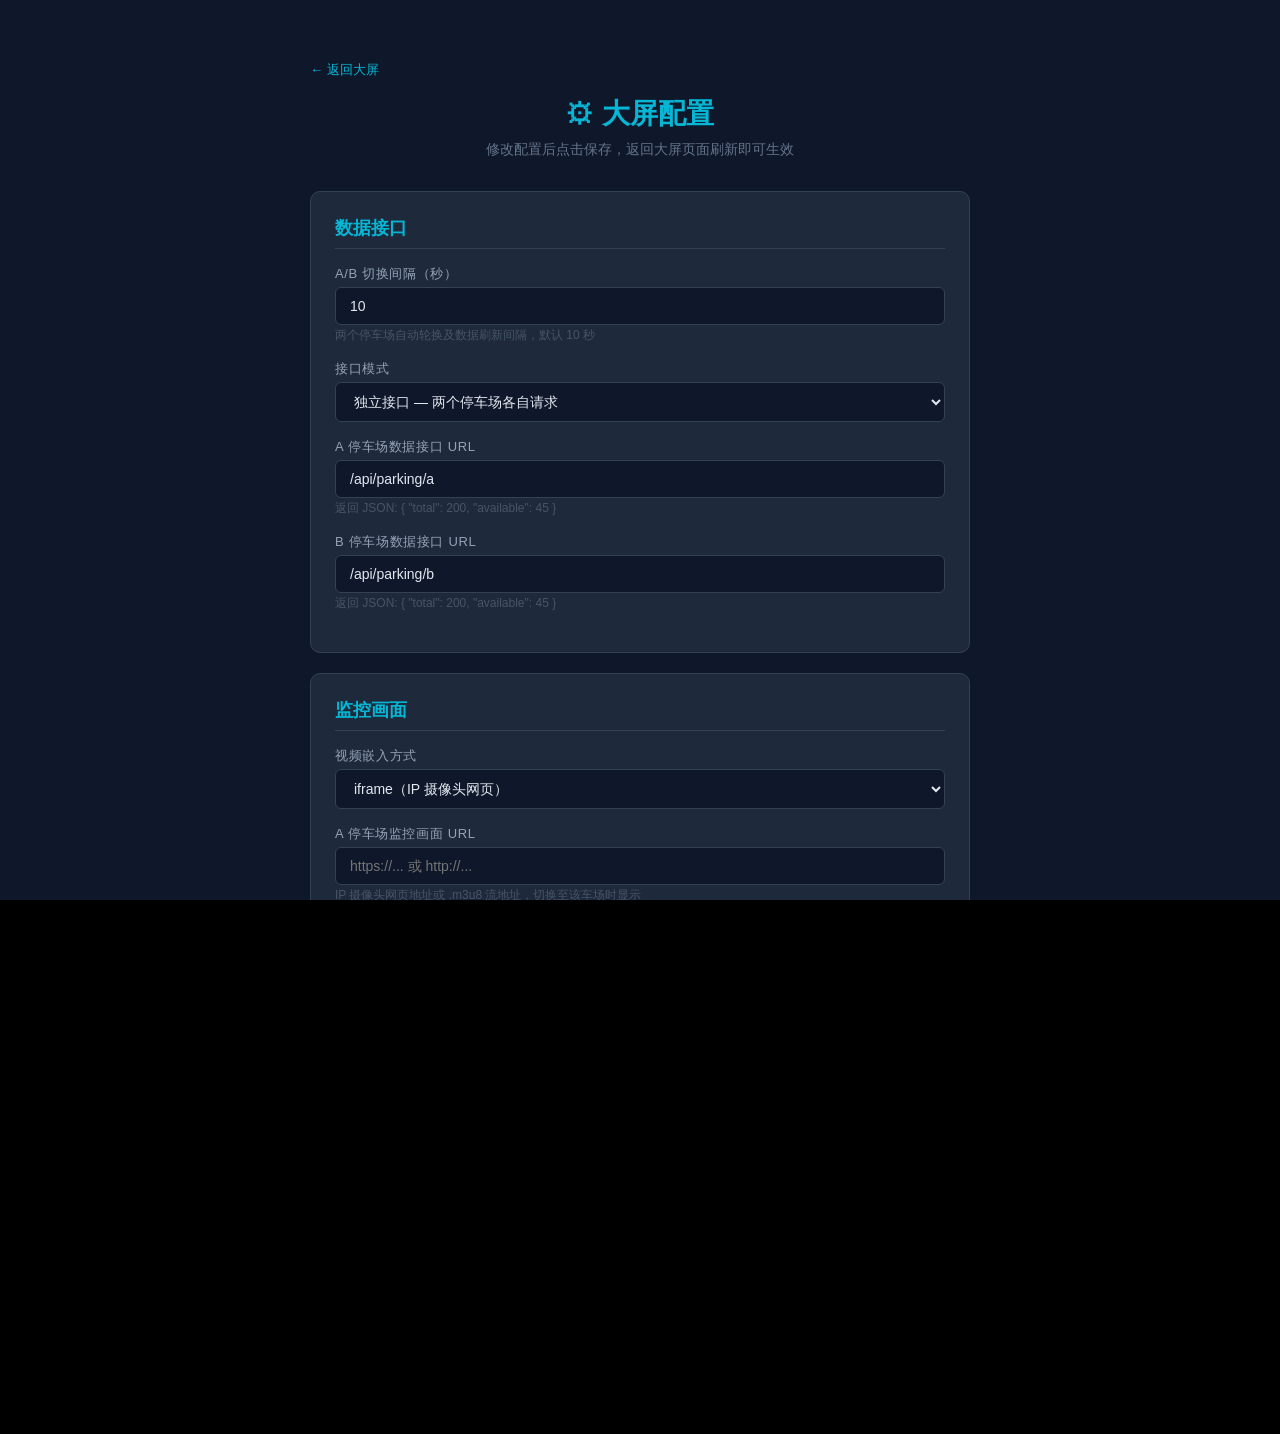
==== admin.html @ f57f0d35 "需求变更。展示页面左3/4为监控画面，右1/4为车位信息，展示总车位（红色字体）、空闲车位（绿色字体）,同一时间只展示停车场或停车楼的画面及车位信息，每个停车场只有一个画面。两个停车场的画面及车位信息" ====
<!DOCTYPE html>
<html lang="zh-CN">
<head>
  <meta charset="UTF-8">
  <meta name="viewport" content="width=device-width, initial-scale=1.0">
  <title>停车场大屏 — 配置管理</title>
  <link rel="stylesheet" href="css/style.css">
</head>
<body class="admin-body">
  <div class="admin-wrapper">

    <a href="index.html" class="back-link">← 返回大屏</a>

    <h1>⚙ 大屏配置</h1>
    <p class="subtitle">修改配置后点击保存，返回大屏页面刷新即可生效</p>

    <!-- === Data Source === -->
    <div class="form-section">
      <h2>数据接口</h2>

      <div class="form-group">
        <label for="rotationInterval">A/B 切换间隔（秒）</label>
        <input type="number" id="rotationInterval" min="1" max="3600" value="10">
        <span class="hint">两个停车场自动轮换及数据刷新间隔，默认 10 秒</span>
      </div>

      <div class="form-group">
        <label for="apiMode">接口模式</label>
        <select id="apiMode">
          <option value="separate">独立接口 — 两个停车场各自请求</option>
          <option value="combined">合并接口 — 一次请求获取全部数据</option>
        </select>
      </div>

      <div id="separate-fields">
        <div class="form-group">
          <label for="apiUrlA">A 停车场数据接口 URL</label>
          <input type="text" id="apiUrlA" placeholder="/api/parking/a">
          <span class="hint">返回 JSON: { "total": 200, "available": 45 }</span>
        </div>
        <div class="form-group">
          <label for="apiUrlB">B 停车场数据接口 URL</label>
          <input type="text" id="apiUrlB" placeholder="/api/parking/b">
          <span class="hint">返回 JSON: { "total": 200, "available": 45 }</span>
        </div>
      </div>

      <div id="combined-fields" style="display:none;">
        <div class="form-group">
          <label for="combinedApiUrl">合并数据接口 URL</label>
          <input type="text" id="combinedApiUrl" placeholder="/api/parking/all">
          <span class="hint">返回 JSON: { "a": {"total":200,"available":45}, "b": {"total":150,"available":32} }</span>
        </div>
      </div>
    </div>

    <!-- === Video === -->
    <div class="form-section">
      <h2>监控画面</h2>

      <div class="form-group">
        <label for="videoType">视频嵌入方式</label>
        <select id="videoType">
          <option value="iframe">iframe（IP 摄像头网页）</option>
          <option value="hls">HLS 视频流（.m3u8）</option>
        </select>
      </div>

      <div class="form-group">
        <label for="videoUrlA">A 停车场监控画面 URL</label>
        <input type="text" id="videoUrlA" placeholder="https://... 或 http://...">
        <span class="hint">IP 摄像头网页地址或 .m3u8 流地址，切换至该车场时显示</span>
      </div>

      <div class="form-group">
        <label for="videoUrlB">B 停车场监控画面 URL</label>
        <input type="text" id="videoUrlB" placeholder="https://... 或 http://...">
        <span class="hint">IP 摄像头网页地址或 .m3u8 流地址，切换至该车场时显示</span>
      </div>
    </div>

    <!-- === Display === -->
    <div class="form-section">
      <h2>显示设置</h2>
      <div class="form-group">
        <label for="parkingNameA">A 停车场显示名称</label>
        <input type="text" id="parkingNameA" placeholder="A 停车场">
      </div>
      <div class="form-group">
        <label for="parkingNameB">B 停车场显示名称</label>
        <input type="text" id="parkingNameB" placeholder="B 停车场">
      </div>
    </div>

    <!-- === Actions === -->
    <div class="form-actions">
      <button class="btn btn-primary" id="btn-save">保存配置</button>
      <button class="btn btn-secondary" id="btn-reset">恢复默认</button>
    </div>

  </div>

  <div class="toast" id="toast"></div>

  <script src="js/config.js"></script>
  <script src="js/admin.js"></script>
</body>
</html>
---- css/style.css ----
/* ============================================================
   Parking Display Screen — Styles
   9:4 aspect ratio, 2x2 grid, dark theme for large outdoor LED display
   Optimized for tourist-facing outdoor screen: large fonts, high contrast
   ============================================================ */

/* --- Reset & Base --- */
*, *::before, *::after {
  margin: 0;
  padding: 0;
  box-sizing: border-box;
}

html, body {
  width: 100%;
  height: 100%;
  overflow: hidden;
  font-family: 'Microsoft YaHei', 'PingFang SC', 'Helvetica Neue', sans-serif;
  background: #000;
  -webkit-font-smoothing: antialiased;
}

/* --- 9:4 Aspect Ratio Wrapper --- */
#app {
  width: 100vw;
  height: 100vh;
  display: flex;
  align-items: center;
  justify-content: center;
  background: #050a14;
}

#container {
  /* Compute size that fits viewport while maintaining 9:4 */
  width:  min(100vw, calc(100vh * 9 / 4));
  height: min(100vh, calc(100vw * 4 / 9));

  display: grid;
  grid-template-columns: 3fr 1fr;
  gap: 6px;
  padding: 6px;
  background: #080e1e;
}

/* ============================================================
   Parking Info Cards (top row)
   ============================================================ */
.parking-card {
  background: linear-gradient(135deg, #0f1a2e 0%, #111d33 100%);
  border: 1px solid rgba(6, 182, 212, 0.25);
  border-radius: 8px;
  display: flex;
  flex-direction: column;
  padding: 0 3%;
  position: relative;
  overflow: hidden;
  transition: opacity 0.3s ease;
}

/* Subtle top accent line */
.parking-card::before {
  content: '';
  position: absolute;
  top: 0;
  left: 10%;
  right: 10%;
  height: 2px;
  background: linear-gradient(90deg, transparent, #06b6d4, transparent);
  opacity: 0.6;
}

/* Status dot — absolute positioned top-right */
.parking-card .status-dot {
  position: absolute;
  top: 10px;
  right: 14px;
  width: 10px;
  height: 10px;
  min-width: 10px;
  border-radius: 50%;
  background: #10b981;
  box-shadow: 0 0 10px rgba(16, 185, 129, 0.6);
  transition: background 0.3s, box-shadow 0.3s;
  z-index: 2;
}

.parking-card .status-dot.error {
  background: #ef4444;
  box-shadow: 0 0 10px rgba(239, 68, 68, 0.6);
}

/* --- Stats stack: three lines filling entire card --- */
.parking-card .stats-stack {
  flex: 1;
  display: flex;
  flex-direction: column;
  justify-content: space-evenly;
}

/* Each stat line: label + value + unit on one baseline */
.parking-card .stat-line {
  display: flex;
  align-items: baseline;
  justify-content: center;
  gap: 0.3em;
  line-height: 1.1;
}

/* Label and unit — smaller but still readable outdoors */
.parking-card .stat-label,
.parking-card .stat-unit {
  font-size: clamp(44px, 22vh, 28px);
  letter-spacing: 0.05em;
  white-space: nowrap;
}

/* The big number */
.parking-card .stat-value {
  font-weight: 800;
  line-height: 1;
  letter-spacing: 0.02em;
  transition: all 0.6s cubic-bezier(0.25, 0.46, 0.45, 0.94);
}

/* Name — cyan, same size as available number */
.parking-card .stat-line.name .stat-value {
  font-size: clamp(42px, 11vh, 150px);
  color: #06b6d4;
  text-shadow:
    0 0 20px rgba(6, 182, 212, 0.5),
    0 0 60px rgba(6, 182, 212, 0.2);
  font-weight: 700;
}

/* Available — green (top line) */
.parking-card .stat-line.available .stat-value {
  font-size: clamp(42px, 11vh, 150px);
  color: #10b981;
  text-shadow:
    0 0 20px rgba(16, 185, 129, 0.5),
    0 0 60px rgba(16, 185, 129, 0.2);
}
.parking-card .stat-line.available .stat-label,
.parking-card .stat-line.available .stat-unit {
  color: #94a3b8;
}

/* Total — red (bottom line) */
.parking-card .stat-line.total .stat-value {
  font-size: clamp(36px, 9vh, 130px);
  color: #ef4444;
  text-shadow:
    0 0 20px rgba(239, 68, 68, 0.5),
    0 0 60px rgba(239, 68, 68, 0.2);
}
.parking-card .stat-line.total .stat-label,
.parking-card .stat-line.total .stat-unit {
  color: #94a3b8;
}

/* Pulse animation on number change */
.parking-card .stat-value.updating {
  transform: scale(1.06);
}
.parking-card .stat-line.available .stat-value.updating {
  color: #34d399;
}
.parking-card .stat-line.total .stat-value.updating {
  color: #f87171;
}

/* ============================================================
   Video Area & Panels — stacked, only active visible
   ============================================================ */
.video-area {
  display: grid;
  grid-template: 1fr / 1fr;
  background: #02050d;
  border: 1px solid rgba(6, 182, 212, 0.2);
  border-radius: 8px;
  overflow: hidden;
}

/* Both panels stack in the same grid cell */
.video-panel {
  position: relative;
  grid-row: 1;
  grid-column: 1;
  visibility: hidden;
  pointer-events: none;
}

.video-panel.active {
  visibility: visible;
  pointer-events: auto;
}

.video-panel iframe,
.video-panel video {
  width: 100%;
  height: 100%;
  border: none;
  object-fit: contain;
}

/* --- No-signal placeholder --- */
.video-placeholder {
  position: absolute;
  inset: 0;
  display: flex;
  flex-direction: column;
  align-items: center;
  justify-content: center;
  pointer-events: none;
  gap: 2%;
}

.video-placeholder .icon {
  font-size: clamp(28px, 6vh, 64px);
  opacity: 0.5;
  animation: placeholderPulse 3s ease-in-out infinite;
}

.video-placeholder .text {
  color: #475569;
  font-size: clamp(12px, 2.5vh, 28px);
  font-weight: 500;
  letter-spacing: 0.1em;
}

.video-placeholder .sub {
  color: #334155;
  font-size: clamp(10px, 1.6vh, 18px);
  letter-spacing: 0.05em;
}

@keyframes placeholderPulse {
  0%, 100% { opacity: 0.35; }
  50%      { opacity: 0.65; }
}

/* --- Error overlay --- */
.error-overlay {
  position: absolute;
  inset: 0;
  background: rgba(0, 0, 0, 0.85);
  display: flex;
  align-items: center;
  justify-content: center;
  color: #ef4444;
  font-size: clamp(12px, 2vh, 22px);
  pointer-events: none;
  opacity: 0;
  transition: opacity 0.4s;
}

.error-overlay.visible {
  opacity: 1;
}

/* ============================================================
   Admin Page Styles
   ============================================================ */

.admin-body {
  background: #0f172a;
  color: #e2e8f0;
  overflow-y: auto;
}

.admin-wrapper {
  max-width: 700px;
  margin: 40px auto;
  padding: 20px;
}

.admin-wrapper h1 {
  text-align: center;
  color: #06b6d4;
  font-size: 28px;
  margin-bottom: 8px;
}

.admin-wrapper .subtitle {
  text-align: center;
  color: #64748b;
  font-size: 14px;
  margin-bottom: 32px;
}

.form-section {
  background: #1e293b;
  border: 1px solid #334155;
  border-radius: 10px;
  padding: 24px;
  margin-bottom: 20px;
}

.form-section h2 {
  color: #06b6d4;
  font-size: 18px;
  margin-bottom: 16px;
  padding-bottom: 8px;
  border-bottom: 1px solid #334155;
}

.form-group {
  margin-bottom: 16px;
}

.form-group label {
  display: block;
  color: #94a3b8;
  font-size: 13px;
  margin-bottom: 4px;
  letter-spacing: 0.05em;
}

.form-group input,
.form-group select {
  width: 100%;
  padding: 10px 14px;
  background: #0f172a;
  border: 1px solid #334155;
  border-radius: 6px;
  color: #e2e8f0;
  font-size: 14px;
  font-family: inherit;
  outline: none;
  transition: border-color 0.2s;
}

.form-group input:focus,
.form-group select:focus {
  border-color: #06b6d4;
}

.form-group .hint {
  color: #475569;
  font-size: 12px;
  margin-top: 4px;
}

.form-actions {
  display: flex;
  gap: 12px;
  justify-content: center;
  margin-top: 24px;
}

.btn {
  padding: 10px 32px;
  border: none;
  border-radius: 6px;
  font-size: 15px;
  font-family: inherit;
  cursor: pointer;
  transition: all 0.2s;
  letter-spacing: 0.05em;
}

.btn-primary {
  background: #06b6d4;
  color: #fff;
}

.btn-primary:hover {
  background: #0891b2;
}

.btn-secondary {
  background: #334155;
  color: #e2e8f0;
}

.btn-secondary:hover {
  background: #475569;
}

.btn-warn {
  background: transparent;
  border: 1px solid #475569;
  color: #94a3b8;
}

.btn-warn:hover {
  border-color: #ef4444;
  color: #ef4444;
}

.toast {
  position: fixed;
  top: 20px;
  left: 50%;
  transform: translateX(-50%);
  background: #10b981;
  color: #fff;
  padding: 10px 24px;
  border-radius: 6px;
  font-size: 14px;
  opacity: 0;
  transition: opacity 0.3s;
  pointer-events: none;
  z-index: 999;
}

.toast.show {
  opacity: 1;
}

/* Back link */
.back-link {
  display: inline-block;
  color: #06b6d4;
  text-decoration: none;
  font-size: 13px;
  margin-bottom: 16px;
}

.back-link:hover {
  text-decoration: underline;
}
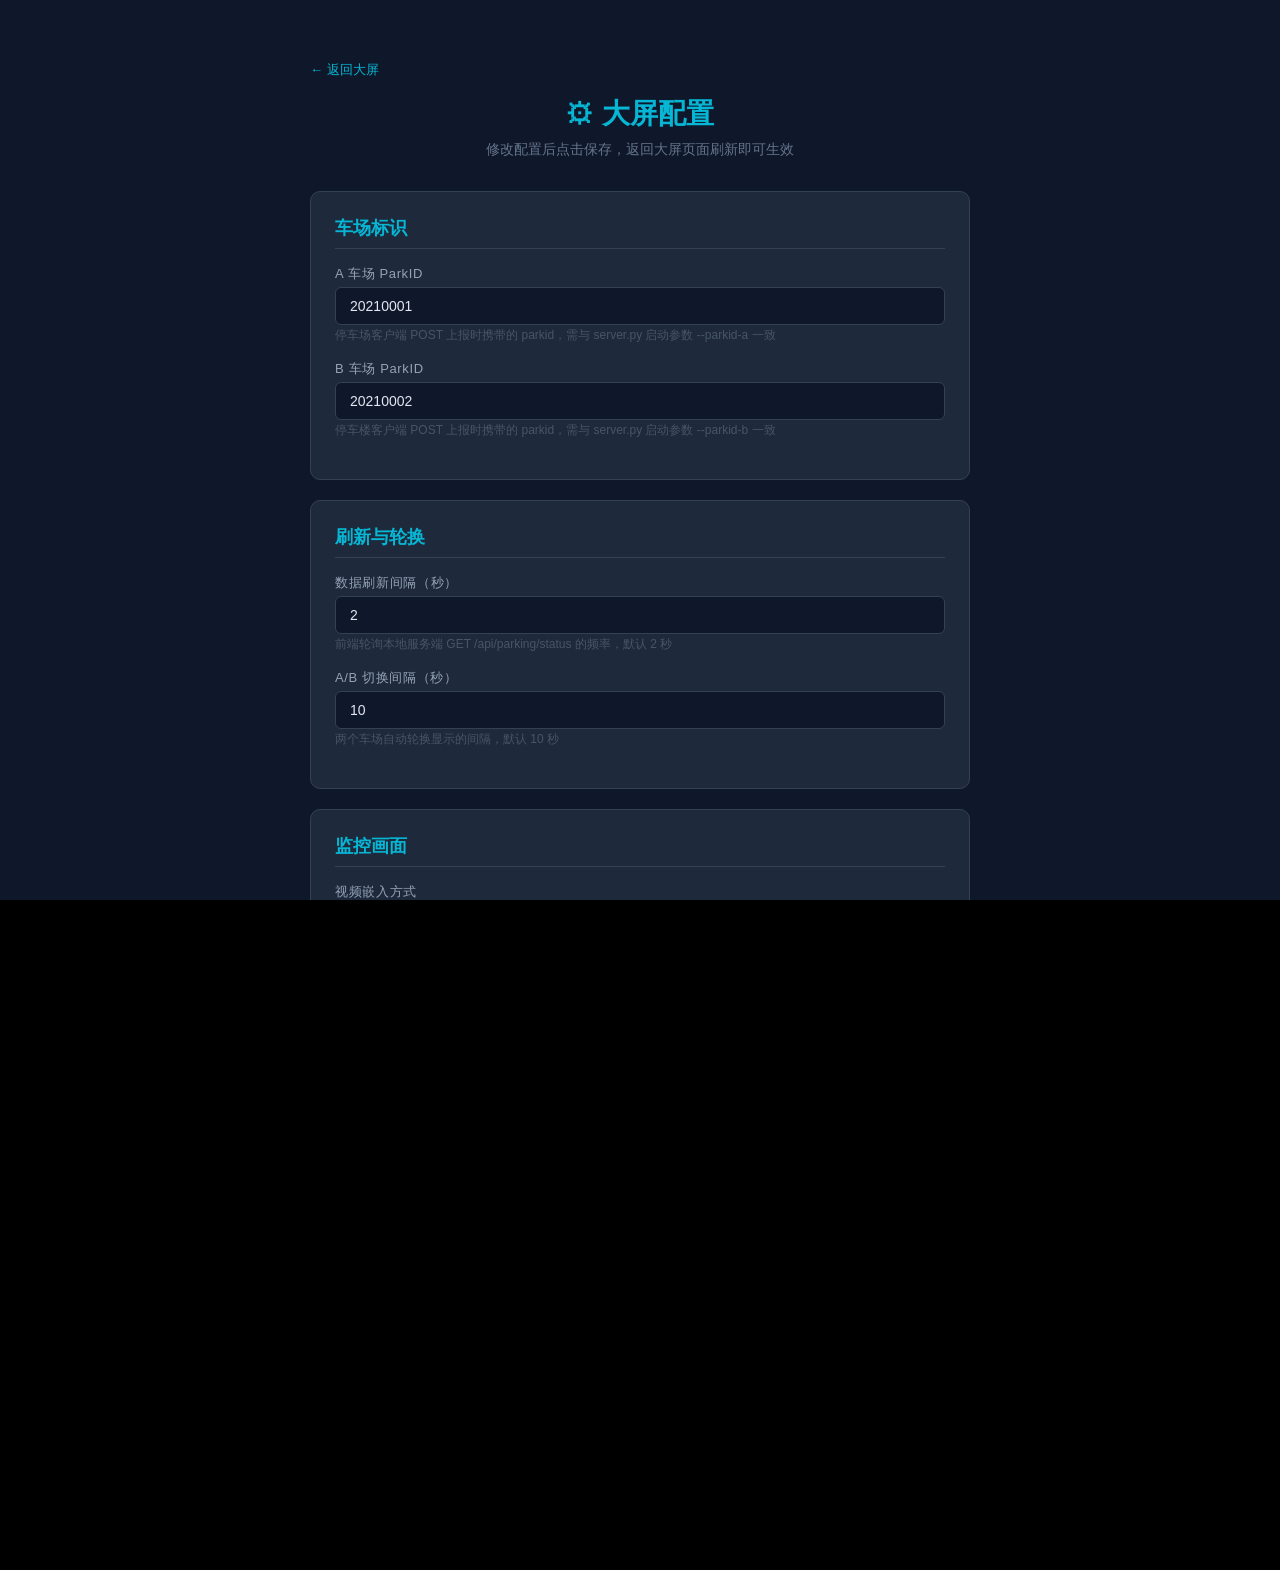
==== commit 51bb1183: "更新接口请求格式，停车场作为客户端，我作为服务端，在车位有变动时主动请求我发送post请求报文。其中spacetotal为总车位，spaceLeft为空闲车位；parkid为车场id，可以用来区分是停" ====
--- a/admin.html
+++ b/admin.html
@@ -14,43 +14,37 @@
     <h1>⚙ 大屏配置</h1>
     <p class="subtitle">修改配置后点击保存，返回大屏页面刷新即可生效</p>
 
-    <!-- === Data Source === -->
+    <!-- === ParkID Mapping === -->
     <div class="form-section">
-      <h2>数据接口</h2>
+      <h2>车场标识</h2>
+
+      <div class="form-group">
+        <label for="parkIdA">A 车场 ParkID</label>
+        <input type="text" id="parkIdA" placeholder="20210001">
+        <span class="hint">停车场客户端 POST 上报时携带的 parkid，需与 server.py 启动参数 --parkid-a 一致</span>
+      </div>
+
+      <div class="form-group">
+        <label for="parkIdB">B 车场 ParkID</label>
+        <input type="text" id="parkIdB" placeholder="20210002">
+        <span class="hint">停车楼客户端 POST 上报时携带的 parkid，需与 server.py 启动参数 --parkid-b 一致</span>
+      </div>
+    </div>
+
+    <!-- === Timing === -->
+    <div class="form-section">
+      <h2>刷新与轮换</h2>
+
+      <div class="form-group">
+        <label for="pollInterval">数据刷新间隔（秒）</label>
+        <input type="number" id="pollInterval" min="1" max="60" value="2">
+        <span class="hint">前端轮询本地服务端 GET /api/parking/status 的频率，默认 2 秒</span>
+      </div>
 
       <div class="form-group">
         <label for="rotationInterval">A/B 切换间隔（秒）</label>
         <input type="number" id="rotationInterval" min="1" max="3600" value="10">
-        <span class="hint">两个停车场自动轮换及数据刷新间隔，默认 10 秒</span>
-      </div>
-
-      <div class="form-group">
-        <label for="apiMode">接口模式</label>
-        <select id="apiMode">
-          <option value="separate">独立接口 — 两个停车场各自请求</option>
-          <option value="combined">合并接口 — 一次请求获取全部数据</option>
-        </select>
-      </div>
-
-      <div id="separate-fields">
-        <div class="form-group">
-          <label for="apiUrlA">A 停车场数据接口 URL</label>
-          <input type="text" id="apiUrlA" placeholder="/api/parking/a">
-          <span class="hint">返回 JSON: { "total": 200, "available": 45 }</span>
-        </div>
-        <div class="form-group">
-          <label for="apiUrlB">B 停车场数据接口 URL</label>
-          <input type="text" id="apiUrlB" placeholder="/api/parking/b">
-          <span class="hint">返回 JSON: { "total": 200, "available": 45 }</span>
-        </div>
-      </div>
-
-      <div id="combined-fields" style="display:none;">
-        <div class="form-group">
-          <label for="combinedApiUrl">合并数据接口 URL</label>
-          <input type="text" id="combinedApiUrl" placeholder="/api/parking/all">
-          <span class="hint">返回 JSON: { "a": {"total":200,"available":45}, "b": {"total":150,"available":32} }</span>
-        </div>
+        <span class="hint">两个车场自动轮换显示的间隔，默认 10 秒</span>
       </div>
     </div>
 
@@ -67,13 +61,13 @@
       </div>
 
       <div class="form-group">
-        <label for="videoUrlA">A 停车场监控画面 URL</label>
+        <label for="videoUrlA">A 车场监控画面 URL</label>
         <input type="text" id="videoUrlA" placeholder="https://... 或 http://...">
         <span class="hint">IP 摄像头网页地址或 .m3u8 流地址，切换至该车场时显示</span>
       </div>
 
       <div class="form-group">
-        <label for="videoUrlB">B 停车场监控画面 URL</label>
+        <label for="videoUrlB">B 车场监控画面 URL</label>
         <input type="text" id="videoUrlB" placeholder="https://... 或 http://...">
         <span class="hint">IP 摄像头网页地址或 .m3u8 流地址，切换至该车场时显示</span>
       </div>
@@ -83,11 +77,11 @@
     <div class="form-section">
       <h2>显示设置</h2>
       <div class="form-group">
-        <label for="parkingNameA">A 停车场显示名称</label>
+        <label for="parkingNameA">A 车场显示名称</label>
         <input type="text" id="parkingNameA" placeholder="A 停车场">
       </div>
       <div class="form-group">
-        <label for="parkingNameB">B 停车场显示名称</label>
+        <label for="parkingNameB">B 车场显示名称</label>
         <input type="text" id="parkingNameB" placeholder="B 停车场">
       </div>
     </div>
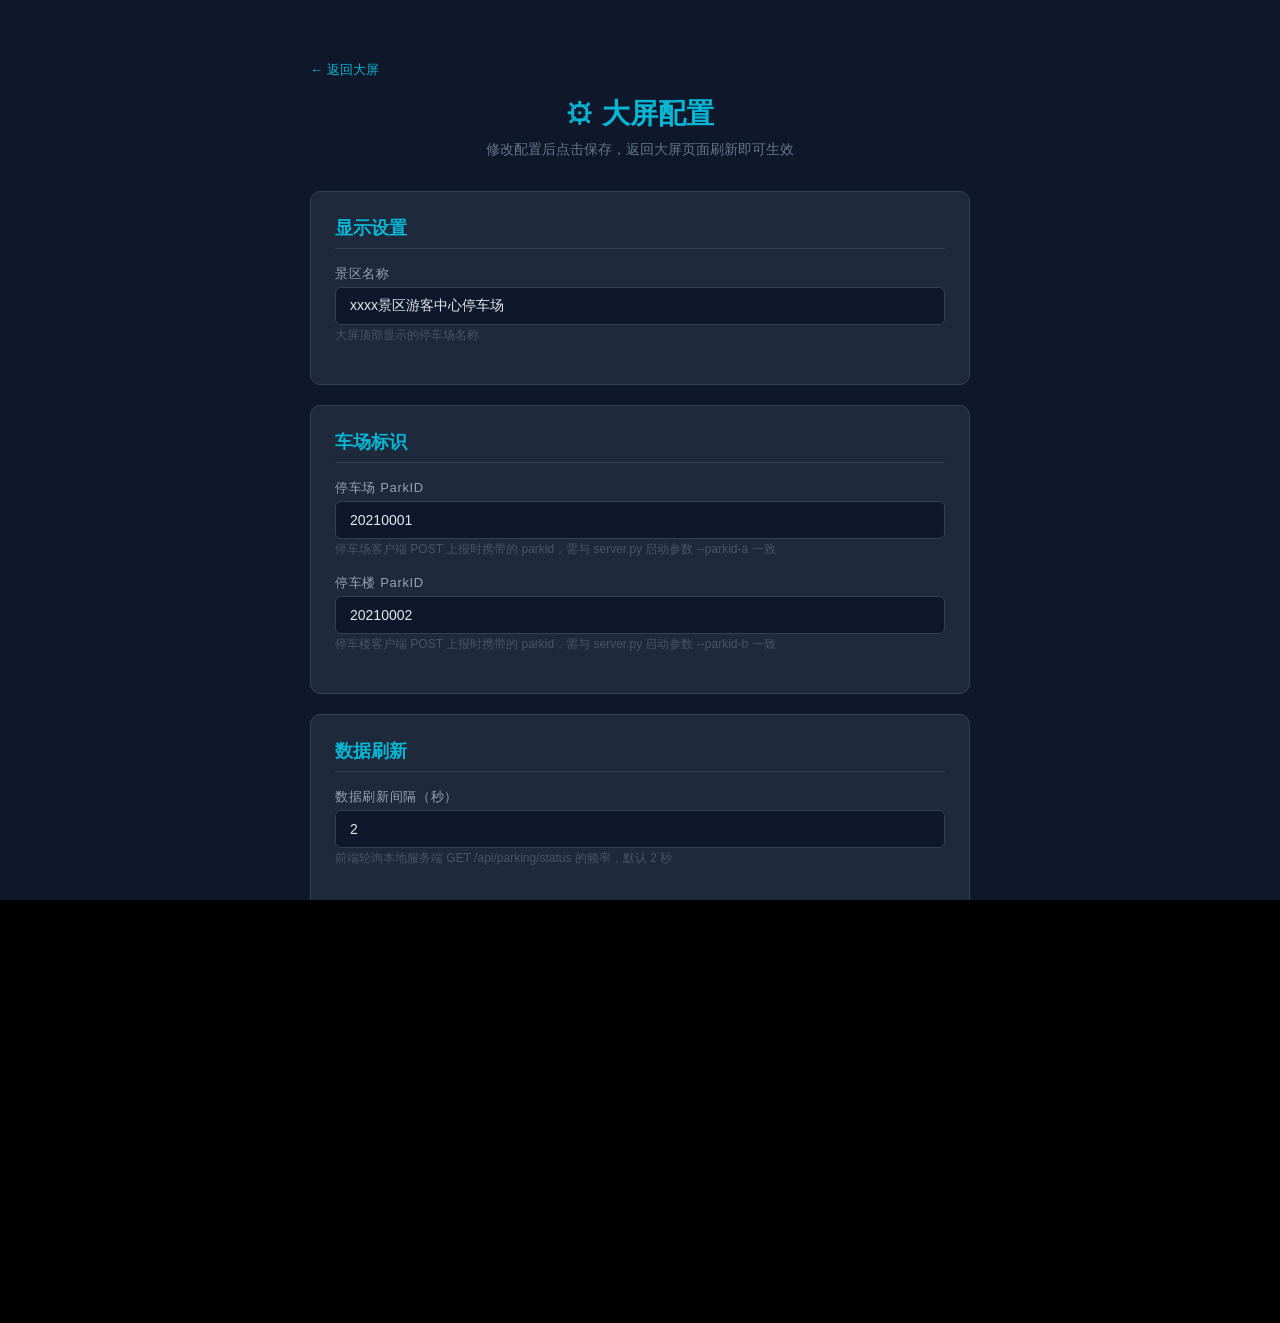
==== commit b76dac86: "右侧停车位展示，改为两个停车场同时展示车位数，优化了字体样式" ====
--- a/admin.html
+++ b/admin.html
@@ -14,37 +14,41 @@
     <h1>⚙ 大屏配置</h1>
     <p class="subtitle">修改配置后点击保存，返回大屏页面刷新即可生效</p>
 
+    <!-- === Display === -->
+    <div class="form-section">
+      <h2>显示设置</h2>
+      <div class="form-group">
+        <label for="parkingName">景区名称</label>
+        <input type="text" id="parkingName" placeholder="xxxx景区游客中心停车场">
+        <span class="hint">大屏顶部显示的停车场名称</span>
+      </div>
+    </div>
+
     <!-- === ParkID Mapping === -->
     <div class="form-section">
       <h2>车场标识</h2>
 
       <div class="form-group">
-        <label for="parkIdA">A 车场 ParkID</label>
+        <label for="parkIdA">停车场 ParkID</label>
         <input type="text" id="parkIdA" placeholder="20210001">
         <span class="hint">停车场客户端 POST 上报时携带的 parkid，需与 server.py 启动参数 --parkid-a 一致</span>
       </div>
 
       <div class="form-group">
-        <label for="parkIdB">B 车场 ParkID</label>
+        <label for="parkIdB">停车楼 ParkID</label>
         <input type="text" id="parkIdB" placeholder="20210002">
         <span class="hint">停车楼客户端 POST 上报时携带的 parkid，需与 server.py 启动参数 --parkid-b 一致</span>
       </div>
     </div>
 
-    <!-- === Timing === -->
+    <!-- === Polling === -->
     <div class="form-section">
-      <h2>刷新与轮换</h2>
+      <h2>数据刷新</h2>
 
       <div class="form-group">
         <label for="pollInterval">数据刷新间隔（秒）</label>
         <input type="number" id="pollInterval" min="1" max="60" value="2">
         <span class="hint">前端轮询本地服务端 GET /api/parking/status 的频率，默认 2 秒</span>
-      </div>
-
-      <div class="form-group">
-        <label for="rotationInterval">A/B 切换间隔（秒）</label>
-        <input type="number" id="rotationInterval" min="1" max="3600" value="10">
-        <span class="hint">两个车场自动轮换显示的间隔，默认 10 秒</span>
       </div>
     </div>
 
@@ -61,28 +65,9 @@
       </div>
 
       <div class="form-group">
-        <label for="videoUrlA">A 车场监控画面 URL</label>
-        <input type="text" id="videoUrlA" placeholder="https://... 或 http://...">
-        <span class="hint">IP 摄像头网页地址或 .m3u8 流地址，切换至该车场时显示</span>
-      </div>
-
-      <div class="form-group">
-        <label for="videoUrlB">B 车场监控画面 URL</label>
-        <input type="text" id="videoUrlB" placeholder="https://... 或 http://...">
-        <span class="hint">IP 摄像头网页地址或 .m3u8 流地址，切换至该车场时显示</span>
-      </div>
-    </div>
-
-    <!-- === Display === -->
-    <div class="form-section">
-      <h2>显示设置</h2>
-      <div class="form-group">
-        <label for="parkingNameA">A 车场显示名称</label>
-        <input type="text" id="parkingNameA" placeholder="A 停车场">
-      </div>
-      <div class="form-group">
-        <label for="parkingNameB">B 车场显示名称</label>
-        <input type="text" id="parkingNameB" placeholder="B 停车场">
+        <label for="videoUrl">监控画面 URL</label>
+        <input type="text" id="videoUrl" placeholder="https://... 或 http://...">
+        <span class="hint">IP 摄像头网页地址或 .m3u8 流地址</span>
       </div>
     </div>
 
--- a/css/style.css
+++ b/css/style.css
@@ -89,7 +89,7 @@
   box-shadow: 0 0 10px rgba(239, 68, 68, 0.6);
 }
 
-/* --- Stats stack: three lines filling entire card --- */
+/* --- Stats stack: name + 3 blocks (label row + value row each) --- */
 .parking-card .stats-stack {
   flex: 1;
   display: flex;
@@ -97,21 +97,42 @@
   justify-content: space-evenly;
 }
 
-/* Each stat line: label + value + unit on one baseline */
-.parking-card .stat-line {
+/* Location name — cyan, standalone line */
+.parking-card .stat-name {
+  font-size: clamp(28px, 6vh, 70px);
+  font-weight: 700;
+  color: #06b6d4;
+  text-align: center;
+  text-shadow:
+    0 0 20px rgba(6, 182, 212, 0.5),
+    0 0 60px rgba(6, 182, 212, 0.2);
+  line-height: 1.2;
+}
+
+/* Each data block: label row + value row */
+.parking-card .stat-block {
+  display: flex;
+  flex-direction: column;
+  align-items: center;
+}
+
+/* Label row — smaller descriptive text */
+.parking-card .stat-block .stat-label {
+  font-size: clamp(20px, 4vh, 48px);
+  color: #94a3b8;
+  letter-spacing: 0.05em;
+  line-height: 1.3;
+    font-weight: bold;
+  white-space: nowrap;
+}
+
+/* Value row: number + unit on one baseline */
+.parking-card .stat-row {
   display: flex;
   align-items: baseline;
   justify-content: center;
-  gap: 0.3em;
-  line-height: 1.1;
-}
-
-/* Label and unit — smaller but still readable outdoors */
-.parking-card .stat-label,
-.parking-card .stat-unit {
-  font-size: clamp(44px, 22vh, 28px);
-  letter-spacing: 0.05em;
-  white-space: nowrap;
+  gap: 0.2em;
+  line-height: 1;
 }
 
 /* The big number */
@@ -122,50 +143,50 @@
   transition: all 0.6s cubic-bezier(0.25, 0.46, 0.45, 0.94);
 }
 
-/* Name — cyan, same size as available number */
-.parking-card .stat-line.name .stat-value {
-  font-size: clamp(42px, 11vh, 150px);
-  color: #06b6d4;
+/* Unit */
+.parking-card .stat-unit {
+  font-size: clamp(18px, 3vh, 36px);
+  color: #94a3b8;
+  letter-spacing: 0.05em;
+  white-space: nowrap;
+}
+
+/* Total — red */
+.parking-card .stat-block.total .stat-value {
+  font-size: clamp(40px, 9vh, 130px);
+  color: #ef4444;
   text-shadow:
-    0 0 20px rgba(6, 182, 212, 0.5),
-    0 0 60px rgba(6, 182, 212, 0.2);
-  font-weight: 700;
-}
-
-/* Available — green (top line) */
-.parking-card .stat-line.available .stat-value {
-  font-size: clamp(42px, 11vh, 150px);
+    0 0 20px rgba(239, 68, 68, 0.5),
+    0 0 60px rgba(239, 68, 68, 0.2);
+}
+
+/* Parking lot available — green */
+.parking-card .stat-block.lot-avail .stat-value {
+  font-size: clamp(36px, 8vh, 110px);
   color: #10b981;
   text-shadow:
     0 0 20px rgba(16, 185, 129, 0.5),
     0 0 60px rgba(16, 185, 129, 0.2);
 }
-.parking-card .stat-line.available .stat-label,
-.parking-card .stat-line.available .stat-unit {
-  color: #94a3b8;
-}
-
-/* Total — red (bottom line) */
-.parking-card .stat-line.total .stat-value {
-  font-size: clamp(36px, 9vh, 130px);
-  color: #ef4444;
+
+/* Parking building available — green */
+.parking-card .stat-block.building-avail .stat-value {
+  font-size: clamp(36px, 8vh, 110px);
+  color: #10b981;
   text-shadow:
-    0 0 20px rgba(239, 68, 68, 0.5),
-    0 0 60px rgba(239, 68, 68, 0.2);
-}
-.parking-card .stat-line.total .stat-label,
-.parking-card .stat-line.total .stat-unit {
-  color: #94a3b8;
+    0 0 20px rgba(16, 185, 129, 0.5),
+    0 0 60px rgba(16, 185, 129, 0.2);
 }
 
 /* Pulse animation on number change */
 .parking-card .stat-value.updating {
   transform: scale(1.06);
 }
-.parking-card .stat-line.available .stat-value.updating {
+.parking-card .stat-block.lot-avail .stat-value.updating,
+.parking-card .stat-block.building-avail .stat-value.updating {
   color: #34d399;
 }
-.parking-card .stat-line.total .stat-value.updating {
+.parking-card .stat-block.total .stat-value.updating {
   color: #f87171;
 }
 
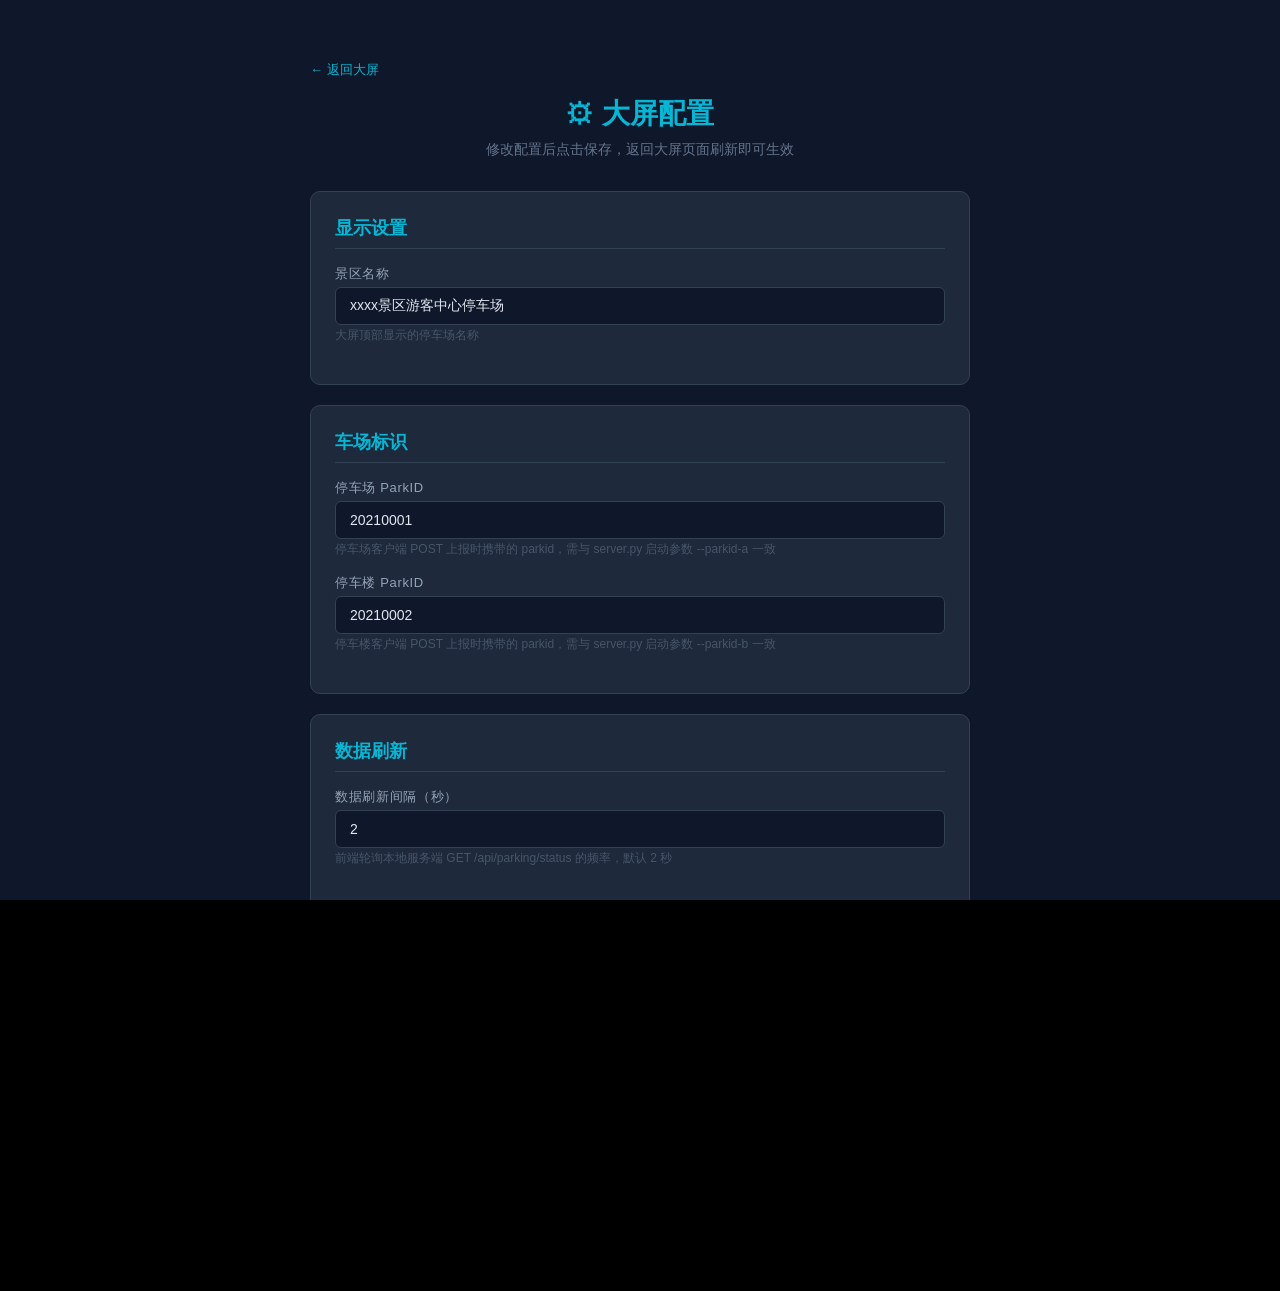
==== commit 70bb921b: "[feat] 左边视频流改为多个，可以配置的形式，并添加视频流的说明文字。调整占比为99%" ====
--- a/admin.html
+++ b/admin.html
@@ -52,23 +52,23 @@
       </div>
     </div>
 
-    <!-- === Video === -->
+    <!-- === Video Streams === -->
     <div class="form-section">
       <h2>监控画面</h2>
 
       <div class="form-group">
-        <label for="videoType">视频嵌入方式</label>
-        <select id="videoType">
-          <option value="iframe">iframe（IP 摄像头网页）</option>
-          <option value="hls">HLS 视频流（.m3u8）</option>
-        </select>
+        <label for="videoSwitchInterval">画面切换间隔（秒）</label>
+        <input type="number" id="videoSwitchInterval" min="1" max="120" value="10">
+        <span class="hint">多路监控画面轮播切换间隔，默认 10 秒</span>
       </div>
 
-      <div class="form-group">
-        <label for="videoUrl">监控画面 URL</label>
-        <input type="text" id="videoUrl" placeholder="https://... 或 http://...">
-        <span class="hint">IP 摄像头网页地址或 .m3u8 流地址</span>
+      <div id="video-streams-list">
+        <!-- Stream rows rendered dynamically by admin.js -->
       </div>
+
+      <button class="btn-add-stream" id="btn-add-stream" type="button">
+        ＋ 添加监控画面
+      </button>
     </div>
 
     <!-- === Actions === -->
--- a/css/style.css
+++ b/css/style.css
@@ -32,8 +32,8 @@
 
 #container {
   /* Compute size that fits viewport while maintaining 9:4 */
-  width:  min(100vw, calc(100vh * 9 / 4));
-  height: min(100vh, calc(100vw * 4 / 9));
+  width:  99vw;
+  height: 99vh;
 
   display: grid;
   grid-template-columns: 3fr 1fr;
@@ -191,28 +191,27 @@
 }
 
 /* ============================================================
-   Video Area & Panels — stacked, only active visible
+   Video Area & Panels — stacked, fade-transition rotation
    ============================================================ */
 .video-area {
-  display: grid;
-  grid-template: 1fr / 1fr;
+  position: relative;
   background: #02050d;
   border: 1px solid rgba(6, 182, 212, 0.2);
   border-radius: 8px;
   overflow: hidden;
 }
 
-/* Both panels stack in the same grid cell */
+/* Panels stack absolutely so they overlap for fade transition */
 .video-panel {
-  position: relative;
-  grid-row: 1;
-  grid-column: 1;
-  visibility: hidden;
+  position: absolute;
+  inset: 0;
+  opacity: 0;
   pointer-events: none;
+  transition: opacity 0.6s ease;
 }
 
 .video-panel.active {
-  visibility: visible;
+  opacity: 1;
   pointer-events: auto;
 }
 
@@ -224,6 +223,27 @@
   object-fit: contain;
 }
 
+/* --- Floating video label (top-left overlay) --- */
+.video-label {
+  position: absolute;
+  top: 14px;
+  left: 14px;
+  background: rgba(0, 0, 0, 0.72);
+  color: #06b6d4;
+  font-size: clamp(14px, 2.8vh, 30px);
+  font-weight: 700;
+  padding: 6px 18px;
+  border-radius: 6px;
+  border-left: 4px solid #06b6d4;
+  pointer-events: none;
+  z-index: 10;
+  text-shadow: 0 0 12px rgba(6, 182, 212, 0.5);
+  letter-spacing: 0.06em;
+  white-space: nowrap;
+  backdrop-filter: blur(4px);
+  box-shadow: 0 2px 12px rgba(0, 0, 0, 0.5);
+}
+
 /* --- No-signal placeholder --- */
 .video-placeholder {
   position: absolute;
@@ -234,6 +254,7 @@
   justify-content: center;
   pointer-events: none;
   gap: 2%;
+  z-index: 1;
 }
 
 .video-placeholder .icon {
@@ -429,6 +450,85 @@
   opacity: 1;
 }
 
+/* --- Video stream row (admin page) --- */
+.stream-row {
+  background: #0f172a;
+  border: 1px solid #334155;
+  border-radius: 8px;
+  padding: 16px;
+  margin-bottom: 12px;
+  position: relative;
+}
+
+.stream-header {
+  display: flex;
+  align-items: center;
+  justify-content: space-between;
+  margin-bottom: 12px;
+}
+
+.stream-index {
+  color: #06b6d4;
+  font-size: 14px;
+  font-weight: 700;
+  letter-spacing: 0.05em;
+}
+
+.stream-header .btn-remove {
+  background: transparent;
+  border: 1px solid #475569;
+  color: #94a3b8;
+  padding: 3px 12px;
+  border-radius: 4px;
+  font-size: 12px;
+  cursor: pointer;
+  transition: all 0.2s;
+  font-family: inherit;
+}
+
+.stream-header .btn-remove:hover {
+  border-color: #ef4444;
+  color: #ef4444;
+}
+
+.stream-row .form-group {
+  margin-bottom: 10px;
+}
+
+.stream-row .form-group:last-child {
+  margin-bottom: 0;
+}
+
+.stream-row .form-group label {
+  font-size: 12px;
+}
+
+.stream-row .form-group input,
+.stream-row .form-group select {
+  padding: 8px 12px;
+  font-size: 13px;
+}
+
+.btn-add-stream {
+  width: 100%;
+  margin-top: 4px;
+  padding: 10px 0;
+  background: transparent;
+  border: 2px dashed #334155;
+  color: #64748b;
+  font-size: 14px;
+  font-family: inherit;
+  cursor: pointer;
+  border-radius: 8px;
+  transition: all 0.2s;
+  letter-spacing: 0.05em;
+}
+
+.btn-add-stream:hover {
+  border-color: #06b6d4;
+  color: #06b6d4;
+}
+
 /* Back link */
 .back-link {
   display: inline-block;
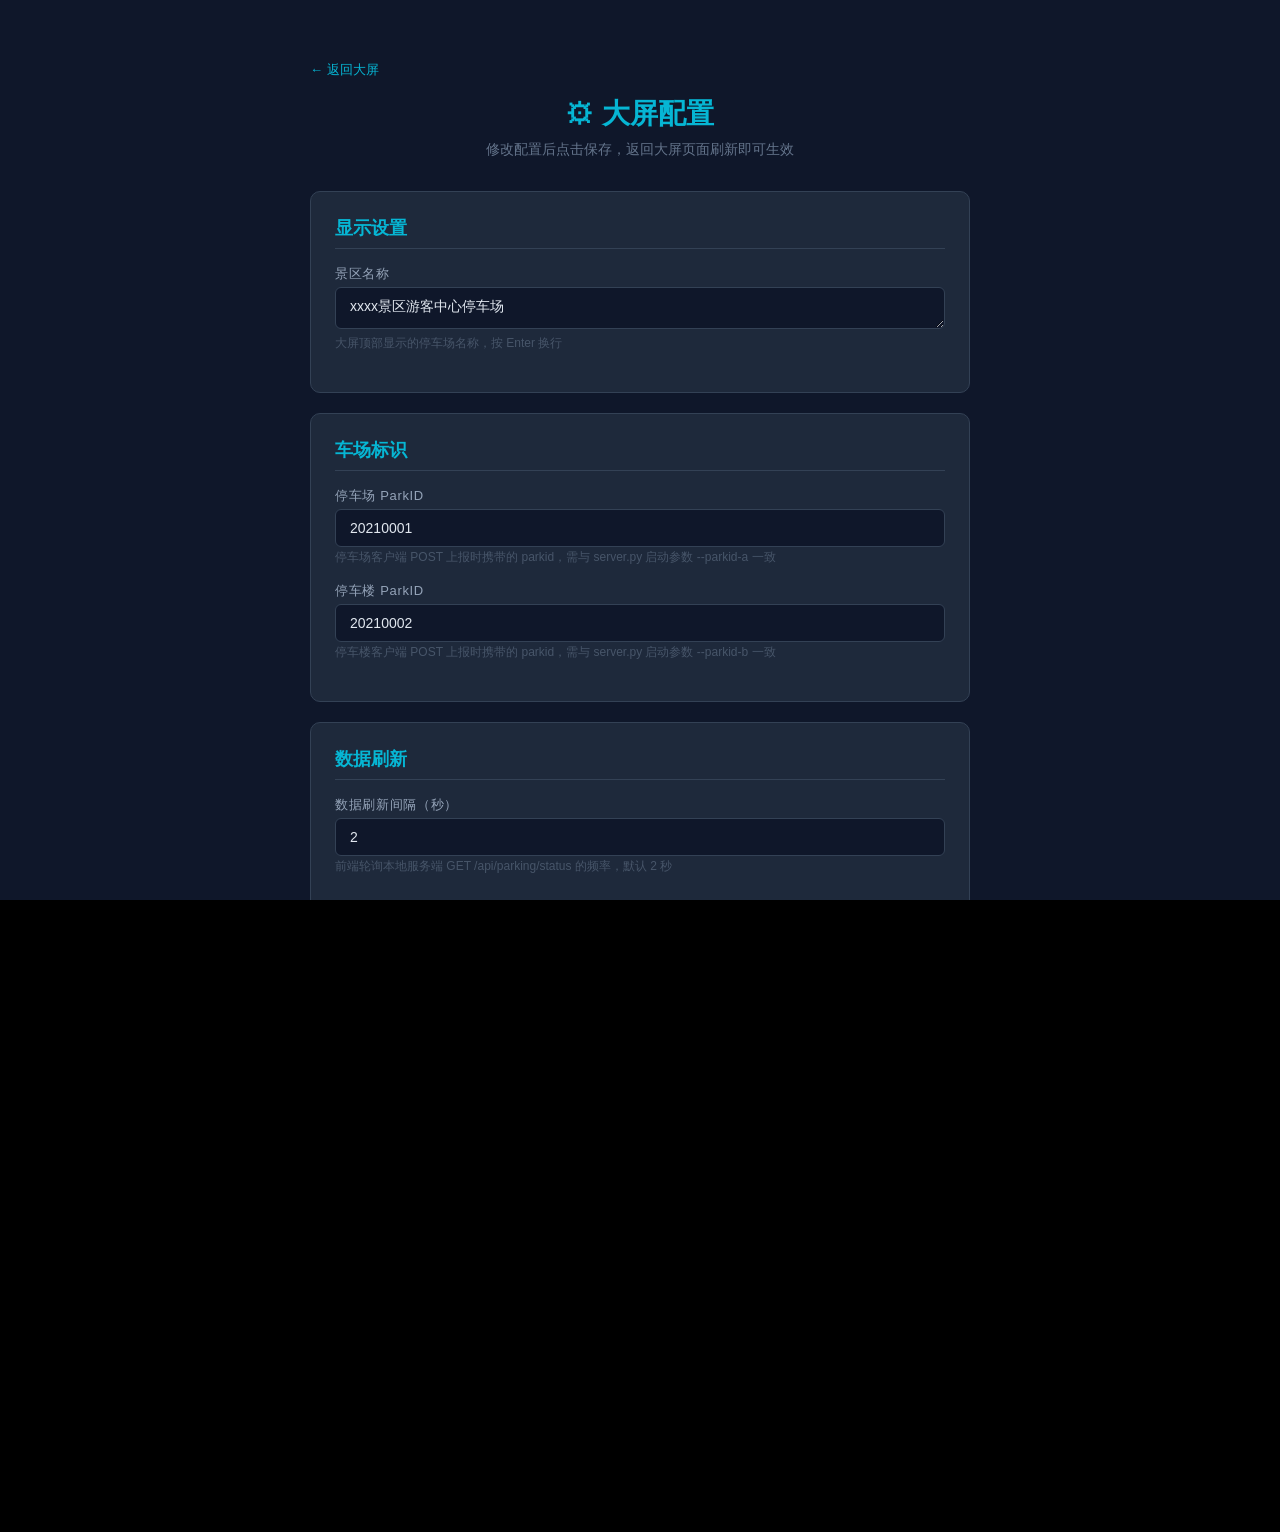
==== commit b5172178: "[feat] 轮播本地videos目录下的视频文件，隔5分钟顺序选取一个视频播放" ====
--- a/admin.html
+++ b/admin.html
@@ -19,8 +19,8 @@
       <h2>显示设置</h2>
       <div class="form-group">
         <label for="parkingName">景区名称</label>
-        <input type="text" id="parkingName" placeholder="xxxx景区游客中心停车场">
-        <span class="hint">大屏顶部显示的停车场名称</span>
+        <textarea id="parkingName" rows="2" placeholder="xxxx景区游客中心停车场"></textarea>
+        <span class="hint">大屏顶部显示的停车场名称，按 Enter 换行</span>
       </div>
     </div>
 
@@ -56,12 +56,6 @@
     <div class="form-section">
       <h2>监控画面</h2>
 
-      <div class="form-group">
-        <label for="videoSwitchInterval">画面切换间隔（秒）</label>
-        <input type="number" id="videoSwitchInterval" min="1" max="120" value="10">
-        <span class="hint">多路监控画面轮播切换间隔，默认 10 秒</span>
-      </div>
-
       <div id="video-streams-list">
         <!-- Stream rows rendered dynamically by admin.js -->
       </div>
@@ -69,6 +63,23 @@
       <button class="btn-add-stream" id="btn-add-stream" type="button">
         ＋ 添加监控画面
       </button>
+    </div>
+
+    <!-- === Ad Video Playback === -->
+    <div class="form-section">
+      <h2>广告视频轮播</h2>
+
+      <div class="form-group">
+        <label for="videoFolder">视频文件夹（相对于 /videos/）</label>
+        <input type="text" id="videoFolder" placeholder="ads">
+        <span class="hint">存放轮播视频的子文件夹，如 ads 对应 /videos/ads/。留空则禁用广告轮播，始终显示摄像头画面。系统按文件名排序播放 .mp4 / .webm / .mkv 文件。</span>
+      </div>
+
+      <div class="form-group">
+        <label for="cameraDuration">摄像头持续显示时间（秒）</label>
+        <input type="number" id="cameraDuration" min="10" max="3600" value="300">
+        <span class="hint">每个广告视频播完后，摄像头画面持续显示的时间。默认 300 秒（5 分钟）。</span>
+      </div>
     </div>
 
     <!-- === Actions === -->
--- a/css/style.css
+++ b/css/style.css
@@ -118,7 +118,7 @@
 
 /* Label row — smaller descriptive text */
 .parking-card .stat-block .stat-label {
-  font-size: clamp(20px, 4vh, 48px);
+  font-size: clamp(30px, 4vh, 48px);
   color: #94a3b8;
   letter-spacing: 0.05em;
   line-height: 1.3;
@@ -160,30 +160,20 @@
     0 0 60px rgba(239, 68, 68, 0.2);
 }
 
-/* Parking lot available — green */
-.parking-card .stat-block.lot-avail .stat-value {
-  font-size: clamp(36px, 8vh, 110px);
+/* Total available — green */
+.parking-card .stat-block.total-avail .stat-value {
+  font-size: clamp(40px, 9vh, 130px);
   color: #10b981;
   text-shadow:
     0 0 20px rgba(16, 185, 129, 0.5),
     0 0 60px rgba(16, 185, 129, 0.2);
 }
 
-/* Parking building available — green */
-.parking-card .stat-block.building-avail .stat-value {
-  font-size: clamp(36px, 8vh, 110px);
-  color: #10b981;
-  text-shadow:
-    0 0 20px rgba(16, 185, 129, 0.5),
-    0 0 60px rgba(16, 185, 129, 0.2);
-}
-
 /* Pulse animation on number change */
 .parking-card .stat-value.updating {
   transform: scale(1.06);
 }
-.parking-card .stat-block.lot-avail .stat-value.updating,
-.parking-card .stat-block.building-avail .stat-value.updating {
+.parking-card .stat-block.total-avail .stat-value.updating {
   color: #34d399;
 }
 .parking-card .stat-block.total .stat-value.updating {
@@ -201,47 +191,20 @@
   overflow: hidden;
 }
 
-/* Panels stack absolutely so they overlap for fade transition */
+/* Single video panel — fills the video area */
 .video-panel {
   position: absolute;
   inset: 0;
-  opacity: 0;
-  pointer-events: none;
-  transition: opacity 0.6s ease;
-}
-
-.video-panel.active {
-  opacity: 1;
-  pointer-events: auto;
 }
 
 .video-panel iframe,
 .video-panel video {
+  position: absolute;
+  inset: 0;
   width: 100%;
   height: 100%;
   border: none;
-  object-fit: contain;
-}
-
-/* --- Floating video label (top-left overlay) --- */
-.video-label {
-  position: absolute;
-  top: 14px;
-  left: 14px;
-  background: rgba(0, 0, 0, 0.72);
-  color: #06b6d4;
-  font-size: clamp(14px, 2.8vh, 30px);
-  font-weight: 700;
-  padding: 6px 18px;
-  border-radius: 6px;
-  border-left: 4px solid #06b6d4;
-  pointer-events: none;
-  z-index: 10;
-  text-shadow: 0 0 12px rgba(6, 182, 212, 0.5);
-  letter-spacing: 0.06em;
-  white-space: nowrap;
-  backdrop-filter: blur(4px);
-  box-shadow: 0 2px 12px rgba(0, 0, 0, 0.5);
+  object-fit: fill;
 }
 
 /* --- No-signal placeholder --- */
@@ -359,7 +322,8 @@
 }
 
 .form-group input,
-.form-group select {
+.form-group select,
+.form-group textarea {
   width: 100%;
   padding: 10px 14px;
   background: #0f172a;
@@ -373,8 +337,15 @@
 }
 
 .form-group input:focus,
-.form-group select:focus {
+.form-group select:focus,
+.form-group textarea:focus {
   border-color: #06b6d4;
+}
+
+.form-group textarea {
+  resize: vertical;
+  min-height: 42px;
+  field-sizing: content;
 }
 
 .form-group .hint {
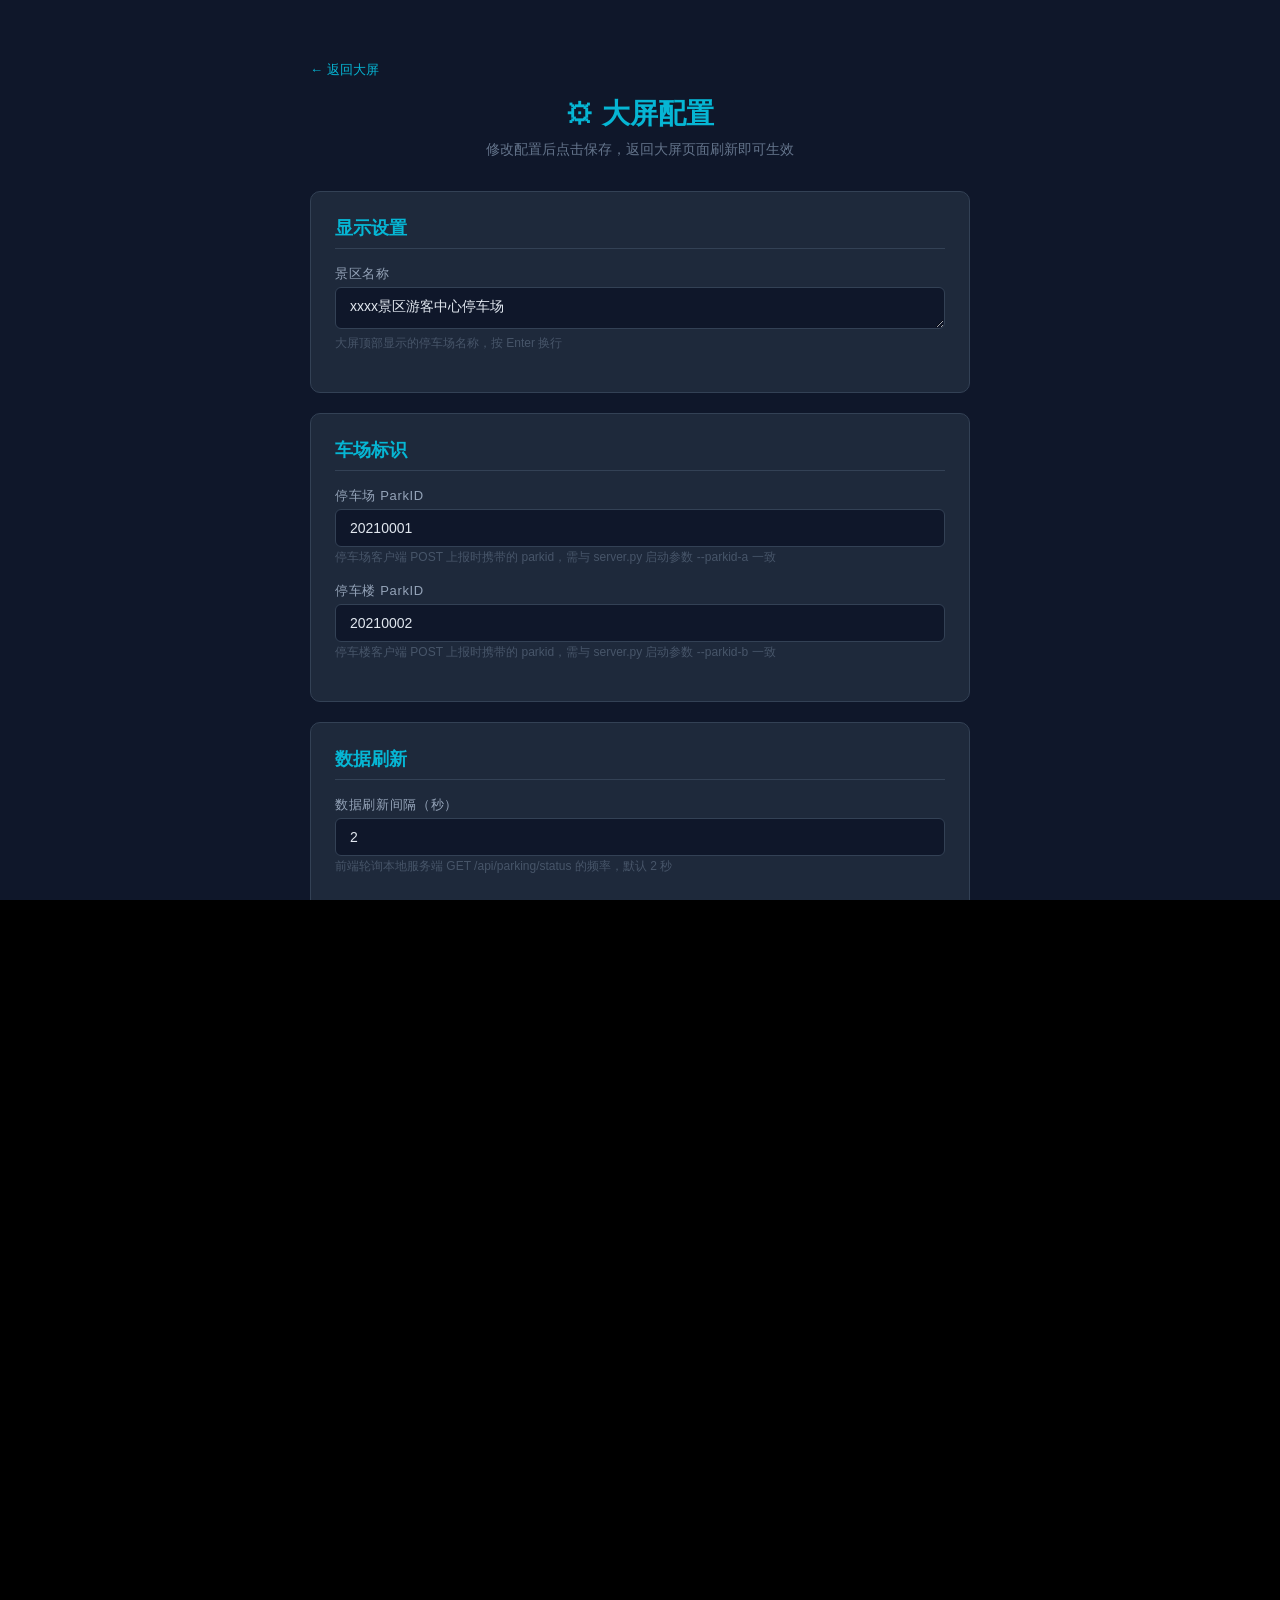
==== commit 3ce98c03: "[feat] 添加摄像头备选机制，如果主摄像头失去连接自动切备用。清除flv、hls支持" ====
--- a/admin.html
+++ b/admin.html
@@ -63,6 +63,12 @@
       <button class="btn-add-stream" id="btn-add-stream" type="button">
         ＋ 添加监控画面
       </button>
+
+      <div class="form-group" style="margin-top: 16px;">
+        <label for="cameraRotateInterval">摄像头轮播间隔（秒）</label>
+        <input type="number" id="cameraRotateInterval" min="0" max="3600" value="30">
+        <span class="hint">多个监控画面自动轮播的间隔秒数，默认 30 秒。0 表示不轮播，固定显示第一个画面。画面断流时会自动切换到其备用流，主画面持续可达 3 分钟后自动切回。</span>
+      </div>
     </div>
 
     <!-- === Ad Video Playback === -->
--- a/css/style.css
+++ b/css/style.css
@@ -500,6 +500,56 @@
   color: #06b6d4;
 }
 
+/* 备用流子列表（嵌套在 stream-row 内） */
+.backup-list {
+  margin-top: 12px;
+  padding: 12px;
+  background: #0b1120;
+  border: 1px dashed #334155;
+  border-radius: 6px;
+}
+
+.backup-title {
+  color: #64748b;
+  font-size: 12px;
+  margin-bottom: 10px;
+  letter-spacing: 0.03em;
+}
+
+.backup-row {
+  background: #111c33;
+  border: 1px solid #2b3a55;
+  border-radius: 6px;
+  padding: 12px;
+  margin-bottom: 10px;
+}
+
+.backup-index {
+  color: #f59e0b;
+  font-size: 12px;
+  font-weight: 700;
+  letter-spacing: 0.05em;
+}
+
+.btn-add-backup {
+  width: 100%;
+  padding: 8px 0;
+  background: transparent;
+  border: 1px dashed #334155;
+  color: #64748b;
+  font-size: 12px;
+  font-family: inherit;
+  cursor: pointer;
+  border-radius: 6px;
+  transition: all 0.2s;
+  letter-spacing: 0.05em;
+}
+
+.btn-add-backup:hover {
+  border-color: #f59e0b;
+  color: #f59e0b;
+}
+
 /* Back link */
 .back-link {
   display: inline-block;
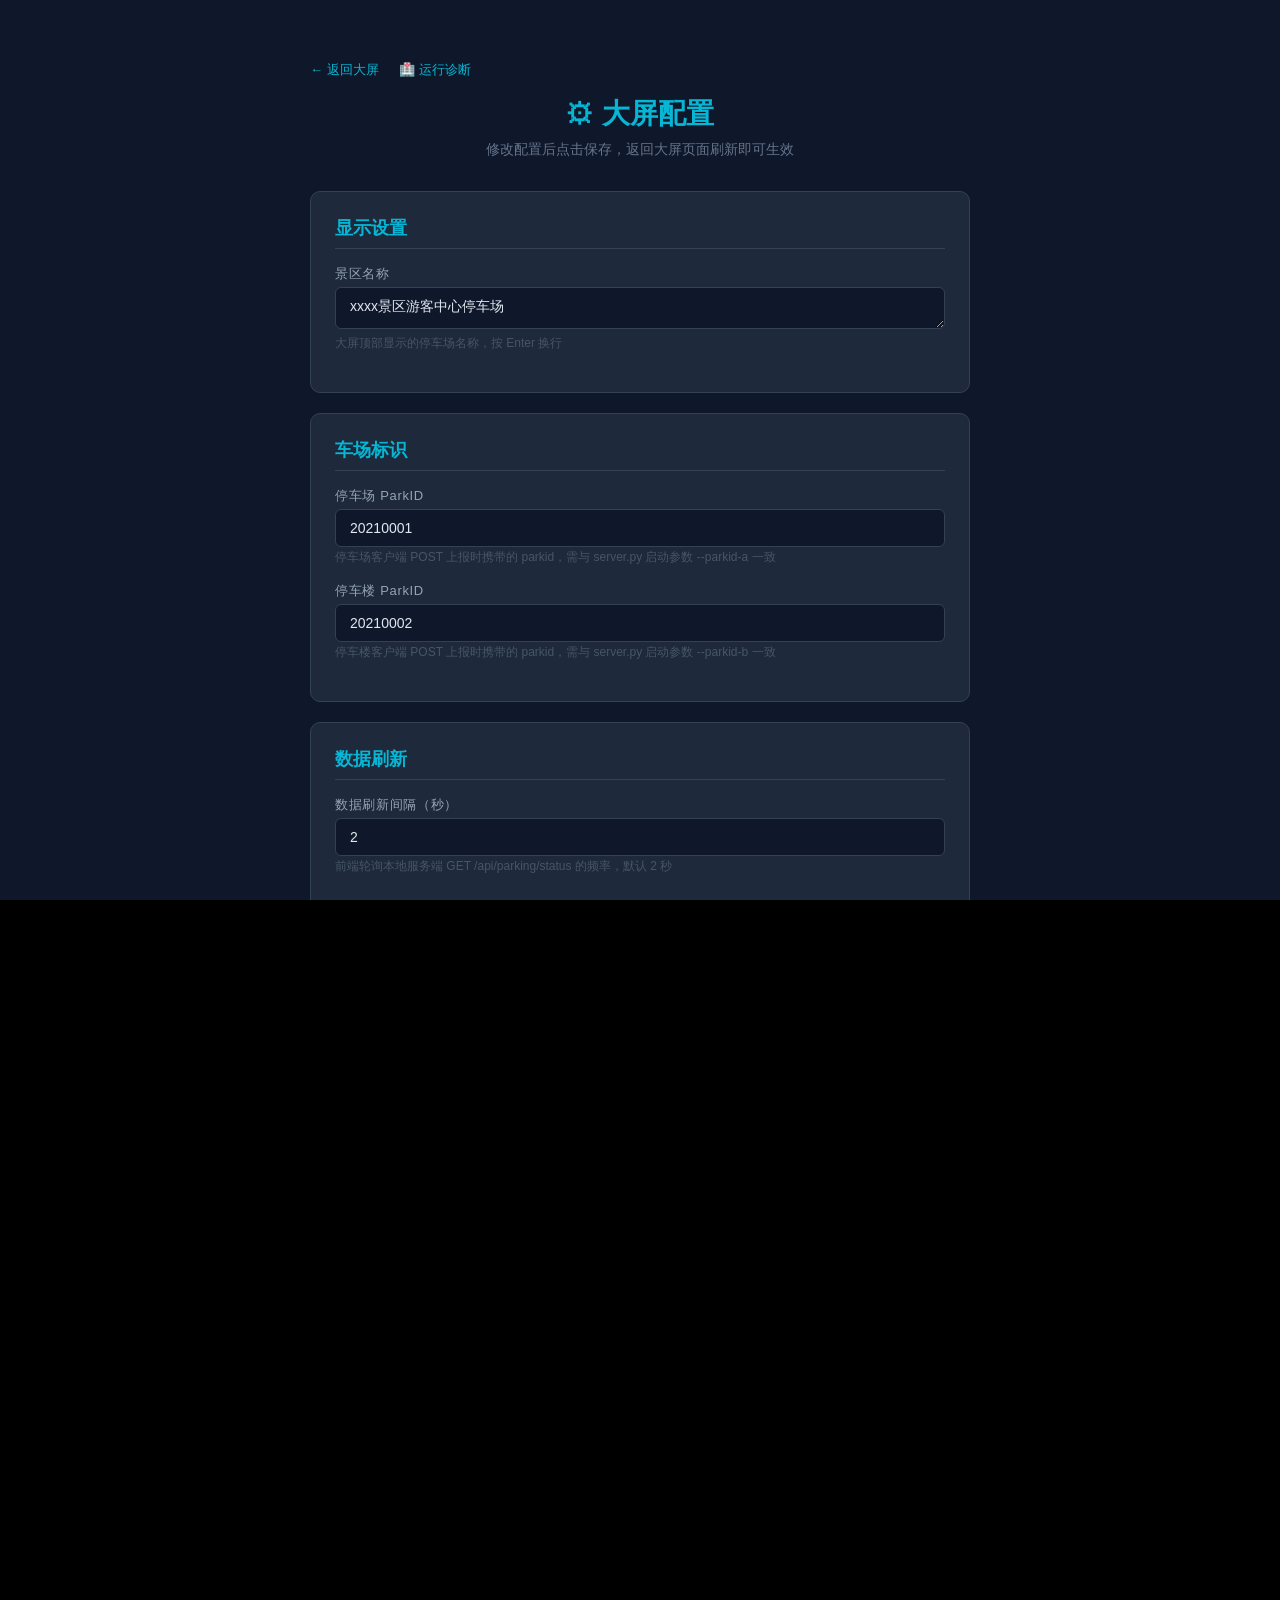
==== commit e88b1656: "[feat] 后台记录日志信息，方便查看" ====
--- a/admin.html
+++ b/admin.html
@@ -10,6 +10,7 @@
   <div class="admin-wrapper">
 
     <a href="index.html" class="back-link">← 返回大屏</a>
+    <a href="status.html" class="back-link" style="margin-left:16px;">🏥 运行诊断</a>
 
     <h1>⚙ 大屏配置</h1>
     <p class="subtitle">修改配置后点击保存，返回大屏页面刷新即可生效</p>
--- a/css/style.css
+++ b/css/style.css
@@ -562,3 +562,10 @@
 .back-link:hover {
   text-decoration: underline;
 }
+
+/* 诊断仪表盘基础样式 */
+.diag-body {
+  background: #0f172a;
+  color: #e2e8f0;
+  overflow-y: auto;
+}
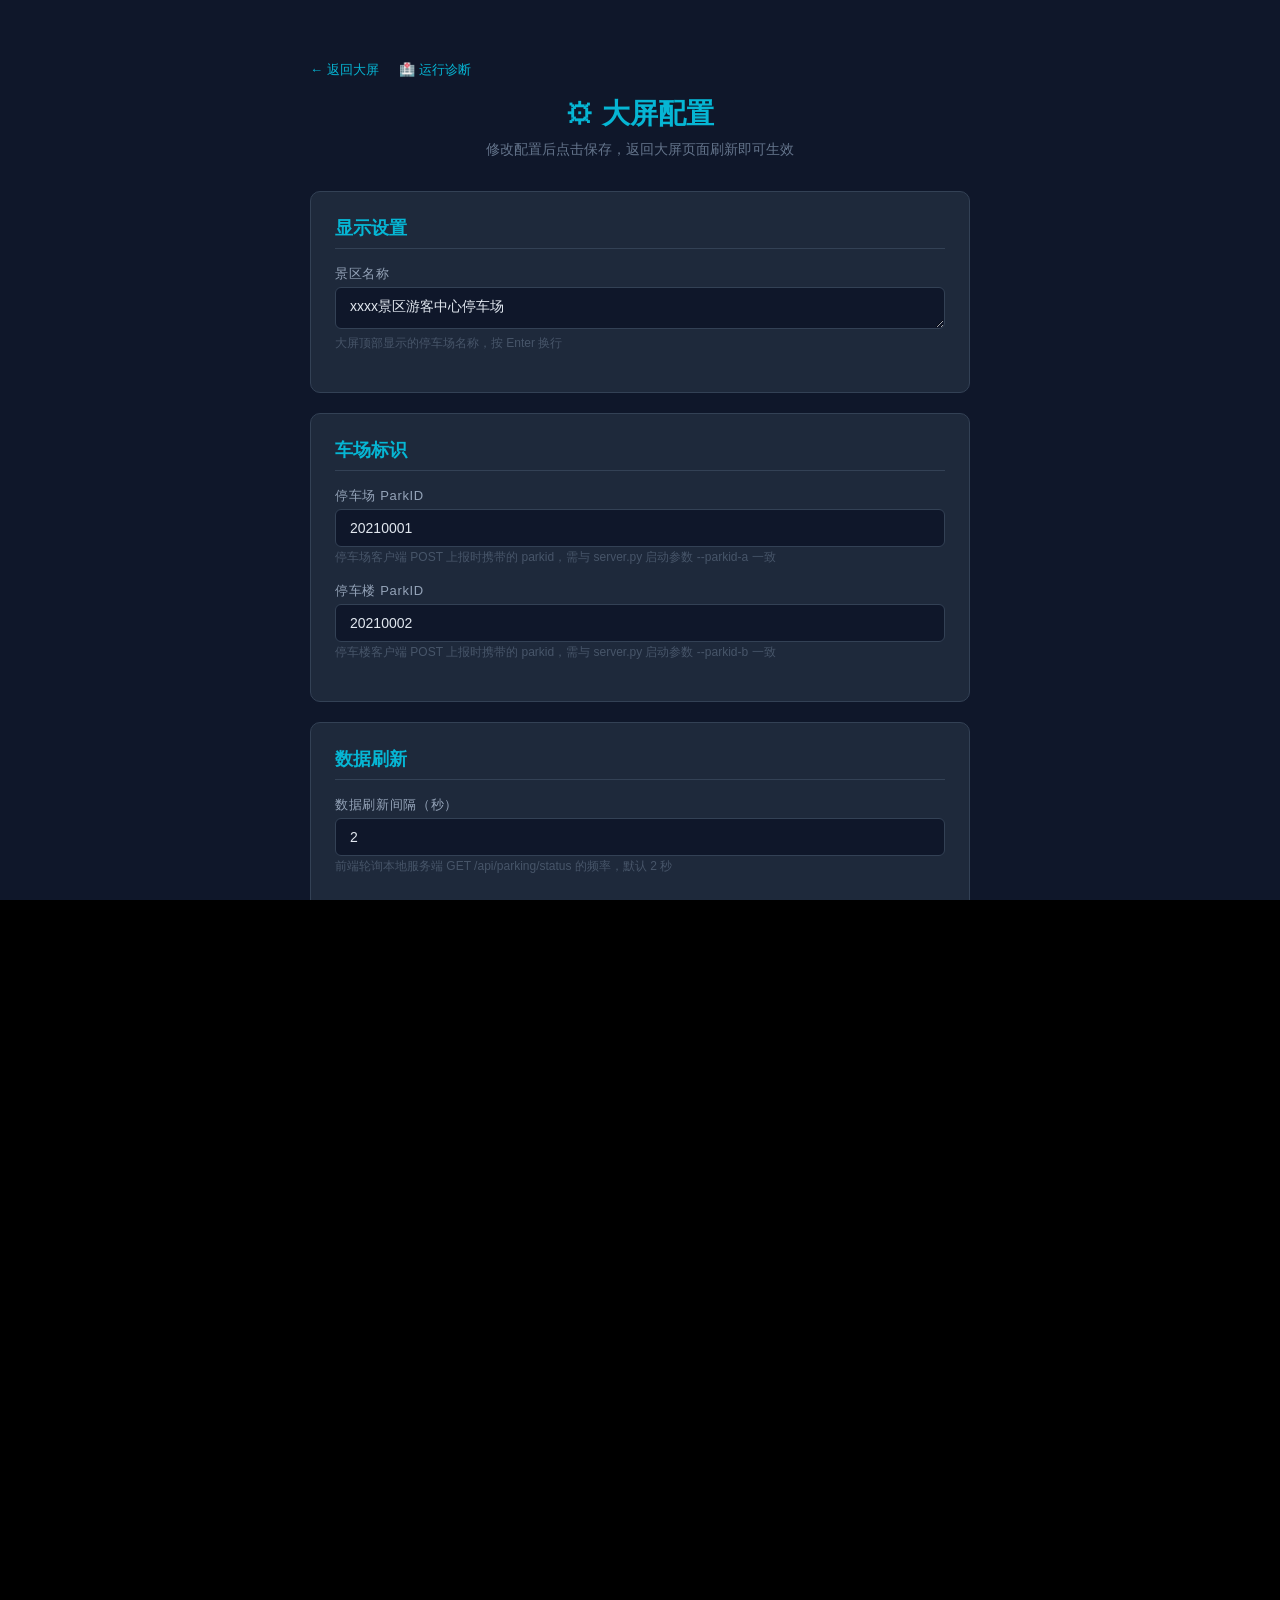
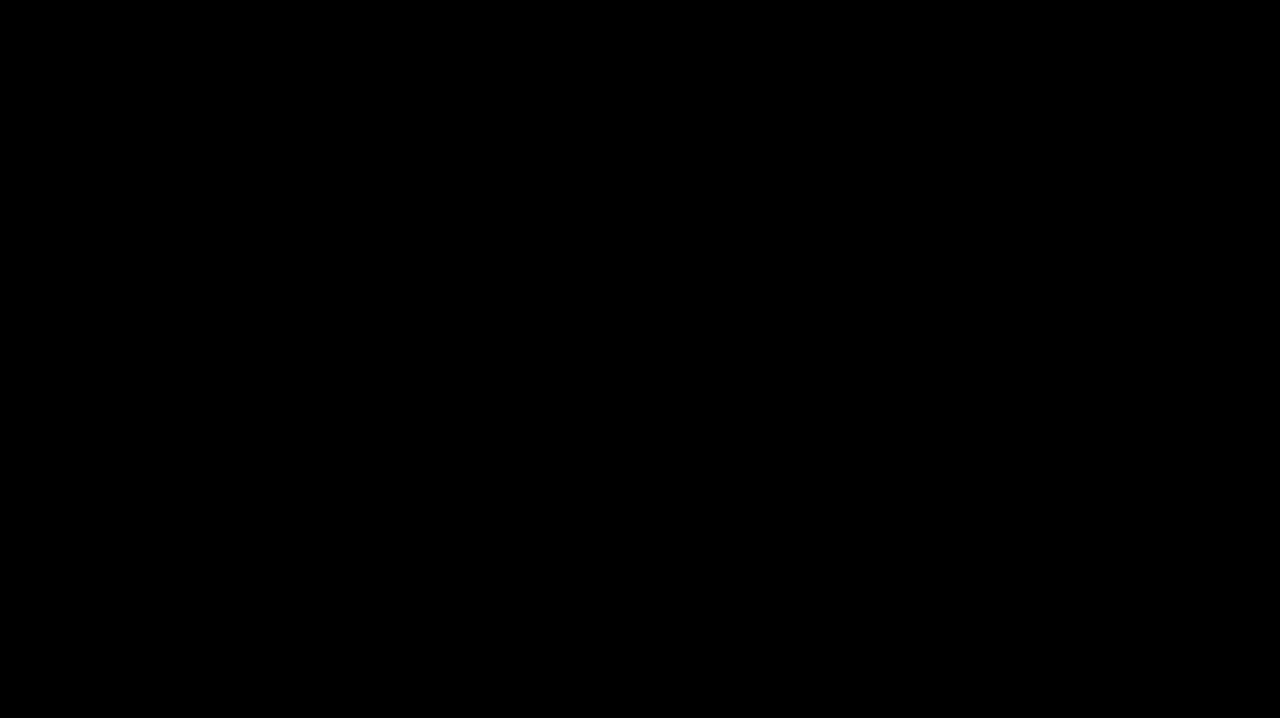
==== commit 0bac0d5d: "[feat] 一键启动脚本v1.0，更新备用流逻辑，添加已有值的处理" ====
--- a/admin.html
+++ b/admin.html
@@ -65,6 +65,10 @@
         ＋ 添加监控画面
       </button>
 
+      <button class="btn btn-secondary" id="btn-import-cameras" type="button" style="margin-left: 8px;">
+        📥 从 config.json 重新导入摄像头
+      </button>
+
       <div class="form-group" style="margin-top: 16px;">
         <label for="cameraRotateInterval">摄像头轮播间隔（秒）</label>
         <input type="number" id="cameraRotateInterval" min="0" max="3600" value="30">
--- a/css/style.css
+++ b/css/style.css
@@ -205,6 +205,18 @@
   height: 100%;
   border: none;
   object-fit: fill;
+  transition: opacity 0.5s ease;
+}
+
+/* 双 video 元素渐变切换 */
+.video-panel video.video-active {
+  opacity: 1;
+  z-index: 2;
+}
+
+.video-panel video.video-standby {
+  opacity: 0;
+  z-index: 1;
 }
 
 /* --- No-signal placeholder --- */
